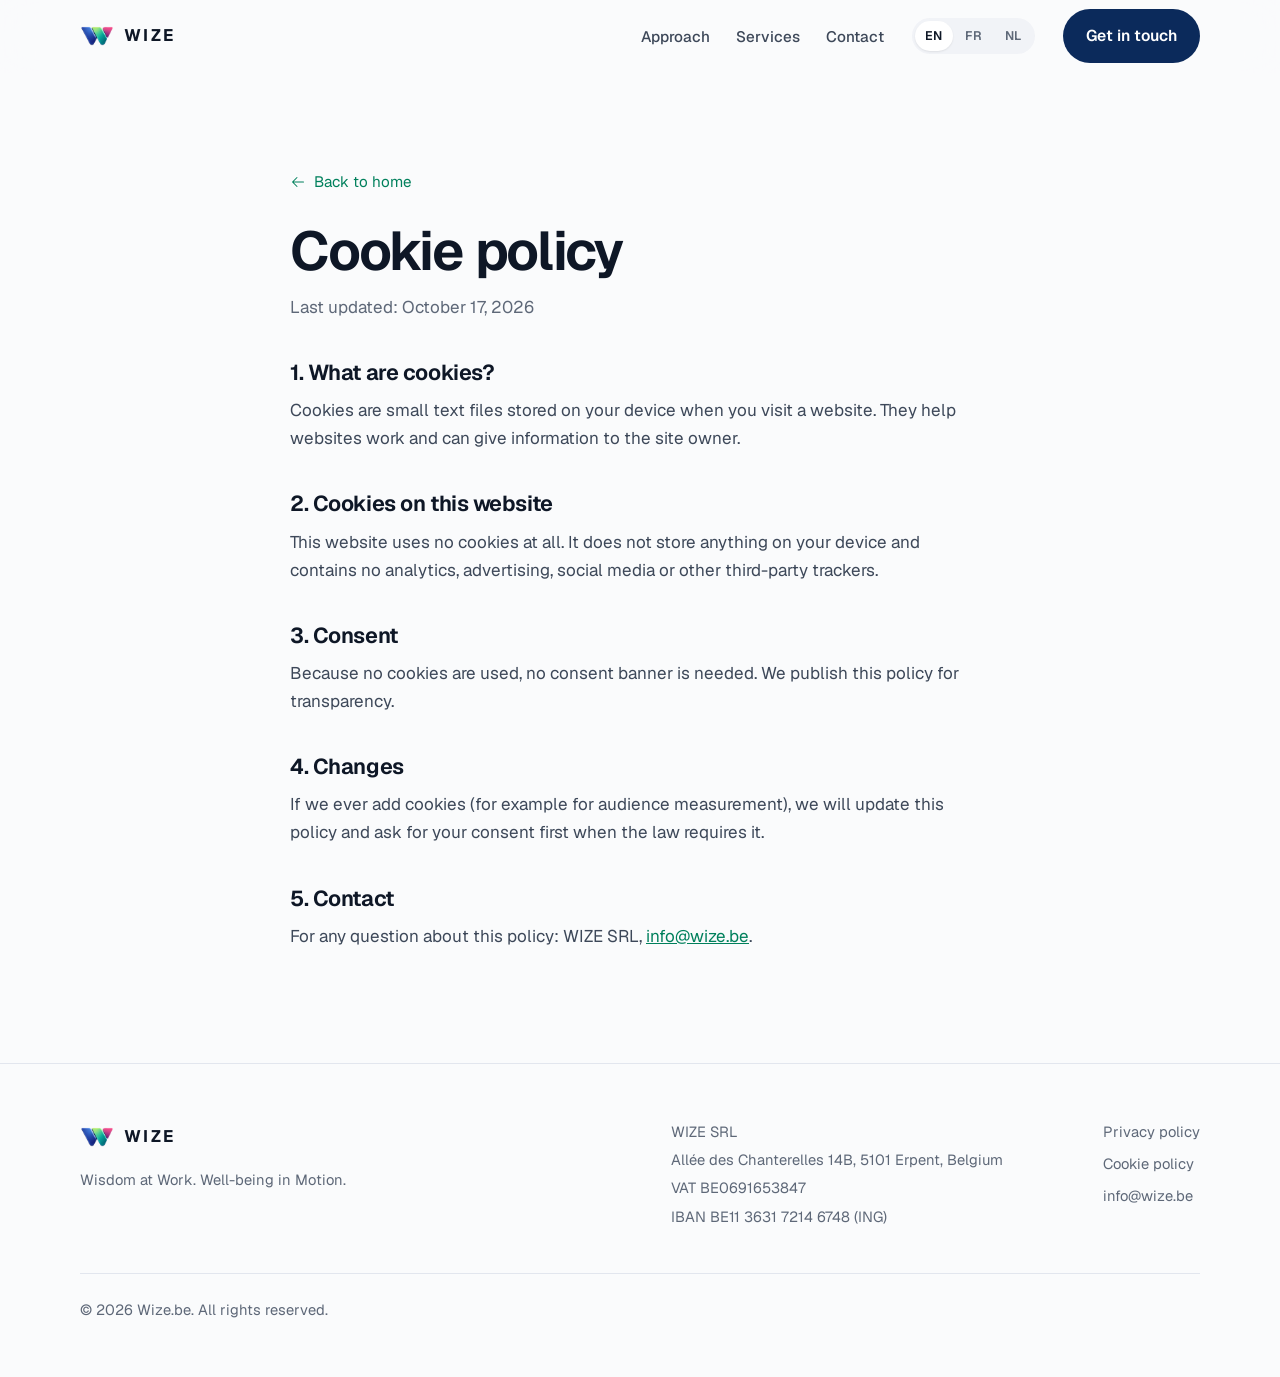
==== cookie-policy/index.html @ c15545b1 "Nouveau site wize.be statique sur Azure Static Web Apps (plan Free) Remplace le WordPress OVH : même" ====
<!doctype html>
<html lang="en">
<head>
<meta charset="utf-8">
<meta name="viewport" content="width=device-width, initial-scale=1, viewport-fit=cover">
<title>Cookie policy | Wize</title>
<meta name="description" content="Cookie policy, WIZE SRL.">
<meta name="robots" content="noindex, follow">
<link rel="canonical" href="https://www.wize.be/cookie-policy/">
<link rel="alternate" hreflang="en" href="https://www.wize.be/cookie-policy/">
<link rel="alternate" hreflang="fr-BE" href="https://www.wize.be/fr/cookies/">
<link rel="alternate" hreflang="nl-BE" href="https://www.wize.be/nl/cookies/">
<link rel="alternate" hreflang="x-default" href="https://www.wize.be/cookie-policy/">
<meta property="og:type" content="website">
<meta property="og:site_name" content="Wize">
<meta property="og:title" content="Cookie policy | Wize">
<meta property="og:description" content="Cookie policy, WIZE SRL.">
<meta property="og:url" content="https://www.wize.be/cookie-policy/">
<meta property="og:image" content="https://www.wize.be/assets/img/og-wize.png">
<meta property="og:image:width" content="1200">
<meta property="og:image:height" content="630">
<meta name="theme-color" content="#FAFBFC" media="(prefers-color-scheme: light)">
<meta name="theme-color" content="#0A0F1A" media="(prefers-color-scheme: dark)">
<link rel="icon" href="/assets/img/favicon-32.png" sizes="32x32" type="image/png">
<link rel="icon" href="/assets/img/icon-192.png" sizes="192x192" type="image/png">
<link rel="apple-touch-icon" href="/assets/img/apple-touch-icon.png">
<link rel="preload" href="/assets/fonts/geist-latin-wght-normal.woff2" as="font" type="font/woff2" crossorigin>
<link rel="stylesheet" href="/assets/css/wize.css?v=20261017">
<script src="/assets/js/wize.js?v=20261017" defer></script>
</head>
<body>
<a class="skip" href="#main">Skip to content</a>
<div class="top-sentinel" aria-hidden="true"></div>
<header class="site-header">
  <div class="wrap header-in">
    <a class="brand" href="/" aria-label="Wize"><img src="/assets/img/icon-192.png" width="34" height="34" alt=""><span>WIZE</span></a>
    <button class="nav-toggle" type="button" aria-controls="nav" aria-expanded="false">
      <span class="sr-only">Menu</span><svg class="icon i-open" aria-hidden="true" focusable="false" xmlns="http://www.w3.org/2000/svg" viewBox="0 0 256 256" fill="currentColor"><path d="M224,128a8,8,0,0,1-8,8H40a8,8,0,0,1,0-16H216A8,8,0,0,1,224,128ZM40,72H216a8,8,0,0,0,0-16H40a8,8,0,0,0,0,16ZM216,184H40a8,8,0,0,0,0,16H216a8,8,0,0,0,0-16Z"/></svg><svg class="icon i-close" aria-hidden="true" focusable="false" xmlns="http://www.w3.org/2000/svg" viewBox="0 0 256 256" fill="currentColor"><path d="M205.66,194.34a8,8,0,0,1-11.32,11.32L128,139.31,61.66,205.66a8,8,0,0,1-11.32-11.32L116.69,128,50.34,61.66A8,8,0,0,1,61.66,50.34L128,116.69l66.34-66.35a8,8,0,0,1,11.32,11.32L139.31,128Z"/></svg>
    </button>
    <nav class="nav" id="nav" aria-label="Navigation">
      <ul class="nav-links">
        <li><a href="/#approach">Approach</a></li>
        <li><a href="/#services">Services</a></li>
        <li><a href="/#contact">Contact</a></li>
      </ul>
      <div class="lang" role="group" aria-label="Language">
        <a href="/cookie-policy/" hreflang="en" lang="en" aria-current="true">EN</a>
        <a href="/fr/cookies/" hreflang="fr-BE" lang="fr-BE">FR</a>
        <a href="/nl/cookies/" hreflang="nl-BE" lang="nl-BE">NL</a>
      </div>
      <a class="btn btn-primary" href="/#contact">Get in touch</a>
    </nav>
  </div>
</header>
<main id="main" class="legal">
  <div class="wrap">
    <a class="back" href="/"><svg class="icon" aria-hidden="true" focusable="false" xmlns="http://www.w3.org/2000/svg" viewBox="0 0 256 256" fill="currentColor"><path d="M221.66,133.66l-72,72a8,8,0,0,1-11.32-11.32L196.69,136H40a8,8,0,0,1,0-16H196.69L138.34,61.66a8,8,0,0,1,11.32-11.32l72,72A8,8,0,0,1,221.66,133.66Z"/></svg>Back to home</a>
    <h1>Cookie policy</h1>
    <p class="updated">Last updated: October 17, 2026</p>
    <h2>1. What are cookies?</h2>
    <p>Cookies are small text files stored on your device when you visit a website. They help websites work and can give information to the site owner.</p>
    <h2>2. Cookies on this website</h2>
    <p>This website uses no cookies at all. It does not store anything on your device and contains no analytics, advertising, social media or other third-party trackers.</p>
    <h2>3. Consent</h2>
    <p>Because no cookies are used, no consent banner is needed. We publish this policy for transparency.</p>
    <h2>4. Changes</h2>
    <p>If we ever add cookies (for example for audience measurement), we will update this policy and ask for your consent first when the law requires it.</p>
    <h2>5. Contact</h2>
    <p>For any question about this policy: WIZE SRL, <a href="mailto:info@wize.be">info@wize.be</a>.</p>
  </div>
</main>
<footer class="site-footer">
  <div class="wrap">
    <div class="footer-grid">
      <div>
        <a class="brand" href="/" aria-label="Wize"><img src="/assets/img/icon-192.png" width="30" height="30" alt="" loading="lazy"><span>WIZE</span></a>
        <p>Wisdom at Work. Well-being in Motion.</p>
      </div>
      <div>
        <p>WIZE SRL</p>
        <p>Allée des Chanterelles 14B, 5101 Erpent, Belgium</p>
        <p>VAT BE0691653847</p>
        <p>IBAN BE11 3631 7214 6748 (ING)</p>
      </div>
      <nav aria-label="Legal">
        <ul class="footer-links">
          <li><a href="/privacy-policy/">Privacy policy</a></li>
          <li><a href="/cookie-policy/">Cookie policy</a></li>
          <li><a href="mailto:info@wize.be">info@wize.be</a></li>
        </ul>
      </nav>
    </div>
    <p class="footer-bottom">&copy; 2026 Wize.be. All rights reserved.</p>
  </div>
</footer>
</body>
</html>
---- assets/css/wize.css ----
/* =========================================================
   WIZE · wize.be
   Feuille de style unique partagée par les pages EN, FR et NL.
   Police Geist auto-hébergée (aucun appel externe : conforme RGPD).
   Thème clair / sombre automatique selon le système.
   ========================================================= */

@font-face{font-family:"Geist";font-style:normal;font-weight:100 900;font-display:swap;
  src:url(../fonts/geist-latin-wght-normal.woff2) format("woff2");
  unicode-range:U+0000-00FF,U+0131,U+0152-0153,U+02BB-02BC,U+02C6,U+02DA,U+02DC,U+0304,U+0308,U+0329,U+2000-206F,U+20AC,U+2122,U+2191,U+2193,U+2212,U+2215,U+FEFF,U+FFFD}
@font-face{font-family:"Geist";font-style:normal;font-weight:100 900;font-display:swap;
  src:url(../fonts/geist-latin-ext-wght-normal.woff2) format("woff2");
  unicode-range:U+0100-02BA,U+02BD-02C5,U+02C7-02CC,U+02CE-02D7,U+02DD-02FF,U+1E00-1E9F,U+1EF2-1EFF,U+2020,U+20A0-20AB,U+20AD-20C0,U+2113,U+2C60-2C7F,U+A720-A7FF}

:root{
  /* Couleurs de la marque WIZE (logo 2026) */
  --blue:#0B2A5B; --blue-2:#163D7A;
  --emerald:#00A878; --emerald-ink:#00805C;
  --magenta:#D6006D; --magenta-2:#E84A9A;

  --bg:#FAFBFC; --surface:#FFFFFF; --surface-2:#F1F3F7;
  --ink:#0E1726; --ink-2:#3D4859; --ink-3:#5E6878;
  --line:#E2E6EE;
  --accent:var(--emerald-ink);
  --tint-blue:#EAF0FA; --tint-emerald:#E6F6F0; --tint-magenta:#FCEBF3;
  --shadow:0 30px 60px -30px rgba(11,42,91,.25);

  --sans:"Geist",-apple-system,BlinkMacSystemFont,"Segoe UI",Roboto,Helvetica,Arial,sans-serif;
  --wrap:1200px; --gutter:clamp(16px,4vw,40px);
  --r-sm:10px; --r-md:18px; --r-lg:28px;
  --ease:cubic-bezier(.16,1,.3,1);
  color-scheme:light dark;
}
@media (prefers-color-scheme:dark){
  :root{
    --bg:#0A0F1A; --surface:#111827; --surface-2:#172033;
    --ink:#EEF2F8; --ink-2:#B8C2D2; --ink-3:#8D98AB;
    --line:#243049;
    --accent:#2DC99B;
    --tint-blue:#132443; --tint-emerald:#0E2A24; --tint-magenta:#2C1424;
    --shadow:0 30px 60px -30px rgba(0,0,0,.6);
  }
}

*,*::before,*::after{box-sizing:border-box}
html{-webkit-text-size-adjust:100%;scroll-padding-top:88px}
@media (prefers-reduced-motion:no-preference){html{scroll-behavior:smooth}}
body{margin:0;font-family:var(--sans);font-size:17px;line-height:1.65;color:var(--ink);background:var(--bg);
  -webkit-font-smoothing:antialiased;text-rendering:optimizeLegibility;overflow-x:hidden}
img,svg{display:block;max-width:100%}
a{color:inherit}
p{margin:0 0 1em}
h1,h2,h3{margin:0;line-height:1.08;letter-spacing:-.03em;font-weight:650;text-wrap:balance}
:focus-visible{outline:3px solid var(--accent);outline-offset:3px;border-radius:6px}
.wrap{max-width:var(--wrap);margin:0 auto;padding:0 var(--gutter)}
.sr-only{position:absolute!important;width:1px;height:1px;overflow:hidden;clip:rect(0 0 0 0);white-space:nowrap}
.skip{position:absolute;left:12px;top:-60px;z-index:100;background:var(--ink);color:var(--bg);padding:10px 16px;border-radius:var(--r-sm);text-decoration:none;font-weight:600}
.skip:focus{top:12px}
.icon{width:1.25em;height:1.25em;flex:none}

/* ---------- Boutons ---------- */
.btn{display:inline-flex;align-items:center;gap:.55em;white-space:nowrap;font:inherit;font-weight:600;font-size:.98rem;
  padding:.85em 1.4em;border-radius:999px;text-decoration:none;border:1px solid transparent;cursor:pointer;
  transition:transform .25s var(--ease),background-color .25s var(--ease),border-color .25s var(--ease),color .25s var(--ease)}
.btn:active{transform:translateY(1px) scale(.98)}
.btn .icon{transition:transform .3s var(--ease)}
.btn:hover .icon{transform:translateX(3px)}
.btn-primary{background:var(--blue);color:#fff}
.btn-primary:hover{background:var(--blue-2)}
.btn-ghost{background:transparent;color:var(--ink);border-color:var(--line)}
.btn-ghost:hover{border-color:var(--ink-3)}
@media (prefers-color-scheme:dark){
  .btn-primary{background:var(--accent);color:#04140F}
  .btn-primary:hover{background:#5BDDB5}
}

/* ---------- En-tête ---------- */
.site-header{position:sticky;top:0;z-index:50;background:color-mix(in srgb,var(--bg) 82%,transparent);
  backdrop-filter:saturate(160%) blur(16px);-webkit-backdrop-filter:saturate(160%) blur(16px);
  border-bottom:1px solid transparent;transition:border-color .3s var(--ease)}
.site-header.is-scrolled{border-bottom-color:var(--line)}
.header-in{display:flex;align-items:center;gap:28px;height:72px}
.brand{display:flex;align-items:center;gap:10px;text-decoration:none;font-weight:700;letter-spacing:.14em;font-size:1.05rem}
.brand img{width:34px;height:34px}
.nav{display:flex;align-items:center;gap:28px;margin-left:auto}
.nav-links{display:flex;gap:26px;list-style:none;margin:0;padding:0}
.nav-links a{text-decoration:none;color:var(--ink-2);font-size:.95rem;font-weight:500;transition:color .2s}
.nav-links a:hover{color:var(--ink)}
.lang{display:flex;gap:2px;padding:3px;border-radius:999px;background:var(--surface-2)}
.lang a{font-size:.78rem;font-weight:600;letter-spacing:.06em;text-decoration:none;color:var(--ink-3);padding:5px 10px;border-radius:999px}
.lang a[aria-current]{background:var(--surface);color:var(--ink);box-shadow:0 1px 2px rgba(0,0,0,.08)}
.lang a:hover:not([aria-current]){color:var(--ink)}
.nav-toggle{display:none;margin-left:auto;background:none;border:1px solid var(--line);color:var(--ink);border-radius:999px;width:44px;height:44px;align-items:center;justify-content:center;cursor:pointer}
.nav-toggle .i-close{display:none}
.nav-toggle[aria-expanded="true"] .i-open{display:none}
.nav-toggle[aria-expanded="true"] .i-close{display:block}

@media (max-width:860px){
  .nav-toggle{display:inline-flex}
  .nav{position:fixed;inset:72px 0 auto 0;flex-direction:column;align-items:stretch;gap:20px;margin:0;
    padding:24px var(--gutter) 32px;background:var(--bg);border-bottom:1px solid var(--line);
    transform:translateY(-8px);opacity:0;visibility:hidden;transition:opacity .25s var(--ease),transform .25s var(--ease),visibility .25s}
  .nav.is-open{transform:none;opacity:1;visibility:visible}
  .nav-links{flex-direction:column;gap:4px}
  .nav-links a{display:block;padding:10px 0;font-size:1.15rem;color:var(--ink)}
  .lang{align-self:flex-start}
  .nav .btn{justify-content:center}
}

/* ---------- Hero ---------- */
.hero{position:relative;overflow:hidden;padding:clamp(48px,8vw,96px) 0 clamp(56px,8vw,104px)}
.hero::before{content:"";position:absolute;inset:-20% -10% auto auto;width:min(760px,90vw);aspect-ratio:1;border-radius:50%;
  background:radial-gradient(circle at 40% 40%,color-mix(in srgb,var(--emerald) 18%,transparent),transparent 62%);pointer-events:none}
.hero::after{content:"";position:absolute;inset:auto auto -30% -15%;width:min(640px,80vw);aspect-ratio:1;border-radius:50%;
  background:radial-gradient(circle,color-mix(in srgb,var(--magenta) 10%,transparent),transparent 62%);pointer-events:none}
.hero-grid{position:relative;z-index:1;display:grid;grid-template-columns:1.35fr .65fr;align-items:center;gap:clamp(32px,5vw,72px);min-height:min(620px,calc(100dvh - 160px))}
.hero h1{font-size:clamp(2.5rem,5.6vw,4rem);font-weight:700;letter-spacing:-.045em;line-height:1.02}
.hero h1 span{display:block;color:var(--accent)}
.hero-sub{font-size:clamp(1.08rem,1.6vw,1.25rem);color:var(--ink-2);max-width:34ch;margin:28px 0 36px}
.hero-ctas{display:flex;flex-wrap:wrap;gap:12px}
.hero-ctas.center{justify-content:center}
.d1{--d:1}.d2{--d:2}
.hero-visual{position:relative;display:grid;place-items:center}
.hero-visual img{width:100%;max-width:420px;height:auto;filter:drop-shadow(0 40px 50px rgba(11,42,91,.22))}
@media (prefers-reduced-motion:no-preference){
  .hero-visual img{animation:drift 9s ease-in-out infinite}
  @keyframes drift{0%,100%{transform:translateY(0) rotate(0)}50%{transform:translateY(-12px) rotate(-1.2deg)}}
}
@media (max-width:860px){
  .hero-grid{grid-template-columns:1fr;min-height:0}
  .hero-visual{order:-1}
  .hero-visual img{max-width:240px}
}

/* ---------- Sections ---------- */
.section{padding:clamp(72px,10vw,128px) 0}
.section-title{font-size:clamp(2rem,4.4vw,3.3rem);max-width:18ch}
.lead{font-size:clamp(1.05rem,1.4vw,1.18rem);color:var(--ink-2);max-width:60ch}
.eyebrow{display:inline-block;font-size:.8rem;font-weight:600;letter-spacing:.14em;text-transform:uppercase;color:var(--accent);margin-bottom:18px}

/* Approche : grand énoncé + trois piliers */
.approach{border-top:1px solid var(--line)}
.approach-grid{display:grid;grid-template-columns:1fr 1fr;gap:clamp(40px,6vw,96px);align-items:start}
.approach .lead{margin-top:28px}
.pillars{list-style:none;margin:0;padding:0;display:grid;gap:14px}
.pillar{display:flex;gap:18px;align-items:center;padding:22px 24px;border-radius:var(--r-md);background:var(--surface);border:1px solid var(--line)}
.pillar-ico{display:grid;place-items:center;width:52px;height:52px;border-radius:14px;flex:none}
.pillar-ico .icon{width:26px;height:26px}
.pillar strong{display:block;font-size:1.05rem;font-weight:600}
.pillar span{color:var(--ink-3);font-size:.95rem}
.c-blue .pillar-ico{background:var(--tint-blue);color:var(--blue-2)}
.c-emerald .pillar-ico{background:var(--tint-emerald);color:var(--emerald-ink)}
.c-magenta .pillar-ico{background:var(--tint-magenta);color:var(--magenta)}
@media (prefers-color-scheme:dark){
  .c-blue .pillar-ico{color:#7FA6E8} .c-emerald .pillar-ico{color:#2DC99B} .c-magenta .pillar-ico{color:#F07AB3}
}
@media (max-width:860px){.approach-grid{grid-template-columns:1fr}}

/* Services : grille bento asymétrique */
.services{background:var(--surface-2)}
.services-head{margin-bottom:clamp(36px,5vw,56px)}
.services-head .lead{margin-top:18px}
.bento{display:grid;grid-template-columns:1.2fr 1fr;grid-template-rows:auto auto;gap:18px}
.card{position:relative;overflow:hidden;border-radius:var(--r-lg);padding:clamp(28px,3.4vw,44px);display:flex;flex-direction:column;
  border:1px solid var(--line);background:var(--surface);transition:transform .4s var(--ease),box-shadow .4s var(--ease)}
.card:hover{transform:translateY(-4px);box-shadow:var(--shadow)}
.card-lg{grid-row:span 2;background:linear-gradient(160deg,var(--blue) 0%,#0F3A74 55%,#11507F 100%);color:#fff;border-color:transparent}
.card.card-lg p,.card.card-lg .offers li{color:rgba(255,255,255,.86)}
.card-lg::after{content:"";position:absolute;right:-120px;bottom:-120px;width:340px;height:340px;border-radius:50%;
  background:radial-gradient(circle,rgba(45,201,155,.45),transparent 65%);pointer-events:none}
.card-emerald{background:linear-gradient(180deg,var(--tint-emerald),var(--surface) 75%)}
.card-magenta{background:linear-gradient(180deg,var(--tint-magenta),var(--surface) 75%)}
.card-ico{display:grid;place-items:center;width:56px;height:56px;border-radius:16px;margin-bottom:28px}
.card-ico .icon{width:28px;height:28px}
.card-lg .card-ico{background:rgba(255,255,255,.12);color:#fff}
.card-emerald .card-ico{background:var(--surface);color:var(--emerald-ink);border:1px solid var(--line)}
.card-magenta .card-ico{background:var(--surface);color:var(--magenta);border:1px solid var(--line)}
@media (prefers-color-scheme:dark){.card-emerald .card-ico{color:#2DC99B}.card-magenta .card-ico{color:#F07AB3}}
.card h3{font-size:clamp(1.4rem,2.2vw,1.85rem);margin-bottom:14px}
.card-lg h3{font-size:clamp(1.7rem,3vw,2.5rem);max-width:14ch}
.card p{color:var(--ink-2);max-width:48ch}
.offers{list-style:none;margin:auto 0 0;padding:20px 0 0;display:grid;gap:10px}
.offers li{display:flex;gap:10px;align-items:flex-start;font-size:.97rem;color:var(--ink-2)}
.offers .icon{width:18px;height:18px;margin-top:4px;color:var(--accent)}
.card-lg .offers .icon{color:#5BDDB5}
.card-lg .offers{padding-top:36px}
@media (max-width:860px){.bento{grid-template-columns:1fr}.card-lg{grid-row:auto}}

/* Bandeau d'appel */
.cta-band{padding:clamp(64px,9vw,112px) 0}
.cta-box{position:relative;overflow:hidden;border-radius:var(--r-lg);padding:clamp(40px,6vw,80px);
  display:grid;grid-template-columns:1fr auto;gap:32px;align-items:end;
  background:linear-gradient(120deg,var(--blue) 0%,#0B4D6B 50%,#007E62 100%);color:#fff}
.cta-box::before{content:"";position:absolute;inset:auto -80px -160px auto;width:420px;height:420px;border-radius:50%;
  background:radial-gradient(circle,rgba(232,74,154,.45),transparent 65%);pointer-events:none}
.cta-box h2{font-size:clamp(2rem,4.6vw,3.4rem);max-width:16ch}
.cta-box p{color:rgba(255,255,255,.85);max-width:48ch;margin:18px 0 0;font-size:1.08rem}
.cta-box .btn{position:relative;background:#fff;color:var(--blue)}
.cta-box .btn:hover{background:#E9F7F2}
@media (max-width:760px){.cta-box{grid-template-columns:1fr;align-items:start}}

/* Contact */
.contact-grid{display:grid;grid-template-columns:.9fr 1.1fr;gap:clamp(40px,6vw,96px);align-items:start}
.contact .lead{margin-top:24px}
.contact-list{list-style:none;margin:0;padding:0;border-top:1px solid var(--line)}
.contact-list li{border-bottom:1px solid var(--line)}
.contact-list a,.contact-list div{display:grid;grid-template-columns:auto 1fr auto;gap:18px;align-items:center;padding:24px 4px;text-decoration:none}
.contact-list .k{display:block;font-size:.82rem;color:var(--ink-3);letter-spacing:.04em;margin-bottom:2px}
.contact-list .v{display:block;font-size:clamp(1.1rem,2vw,1.4rem);font-weight:550;letter-spacing:-.01em;overflow-wrap:anywhere}
.contact-list .ico{display:grid;place-items:center;width:48px;height:48px;border-radius:50%;background:var(--tint-emerald);color:var(--accent)}
.contact-list .go{color:var(--ink-3);transition:transform .3s var(--ease),color .3s}
.contact-list a:hover .go{transform:translate(3px,-3px);color:var(--accent)}
.contact-list a:hover .v{color:var(--accent)}
@media (max-width:860px){.contact-grid{grid-template-columns:1fr}}

/* Pied de page */
.site-footer{border-top:1px solid var(--line);padding:56px 0 40px;font-size:.92rem;color:var(--ink-3)}
.footer-grid{display:grid;grid-template-columns:1.4fr 1fr auto;gap:32px;align-items:start}
.footer-grid .brand{color:var(--ink);margin-bottom:14px}
.footer-grid p{margin:0 0 4px}
.footer-links{list-style:none;margin:0;padding:0;display:grid;gap:8px}
.footer-links a{text-decoration:none}
.footer-links a:hover{color:var(--ink);text-decoration:underline}
.footer-bottom{margin-top:40px;padding-top:24px;border-top:1px solid var(--line)}
@media (max-width:760px){.footer-grid{grid-template-columns:1fr}}

/* Pages légales */
.legal{padding:clamp(48px,8vw,96px) 0}
.legal .wrap{max-width:780px}
.legal h1{font-size:clamp(2.2rem,5vw,3.4rem);margin-bottom:12px}
.legal .updated{color:var(--ink-3);margin-bottom:40px}
.legal h2{font-size:1.35rem;letter-spacing:-.02em;margin:40px 0 12px}
.legal p,.legal li{color:var(--ink-2)}
.legal ul{padding-left:1.2em}
.legal a{color:var(--accent)}
.back{display:inline-flex;align-items:center;gap:8px;text-decoration:none;color:var(--ink-3);margin-bottom:28px;font-size:.95rem}
.back:hover{color:var(--ink)}
.back .icon{transform:rotate(180deg);width:16px;height:16px}

/* Page 404 */
.notfound{min-height:60vh;display:grid;place-items:center;text-align:center;padding:80px 0}
.notfound h1{font-size:clamp(2.4rem,6vw,4rem);margin-bottom:16px}
.notfound p{color:var(--ink-2);margin-bottom:28px}

/* ---------- Apparition au défilement ---------- */
@media (prefers-reduced-motion:no-preference){
  .js .reveal{opacity:0;transform:translateY(24px);transition:opacity .9s var(--ease),transform .9s var(--ease);transition-delay:calc(var(--d,0) * 90ms)}
  .js .reveal.is-in{opacity:1;transform:none}
}
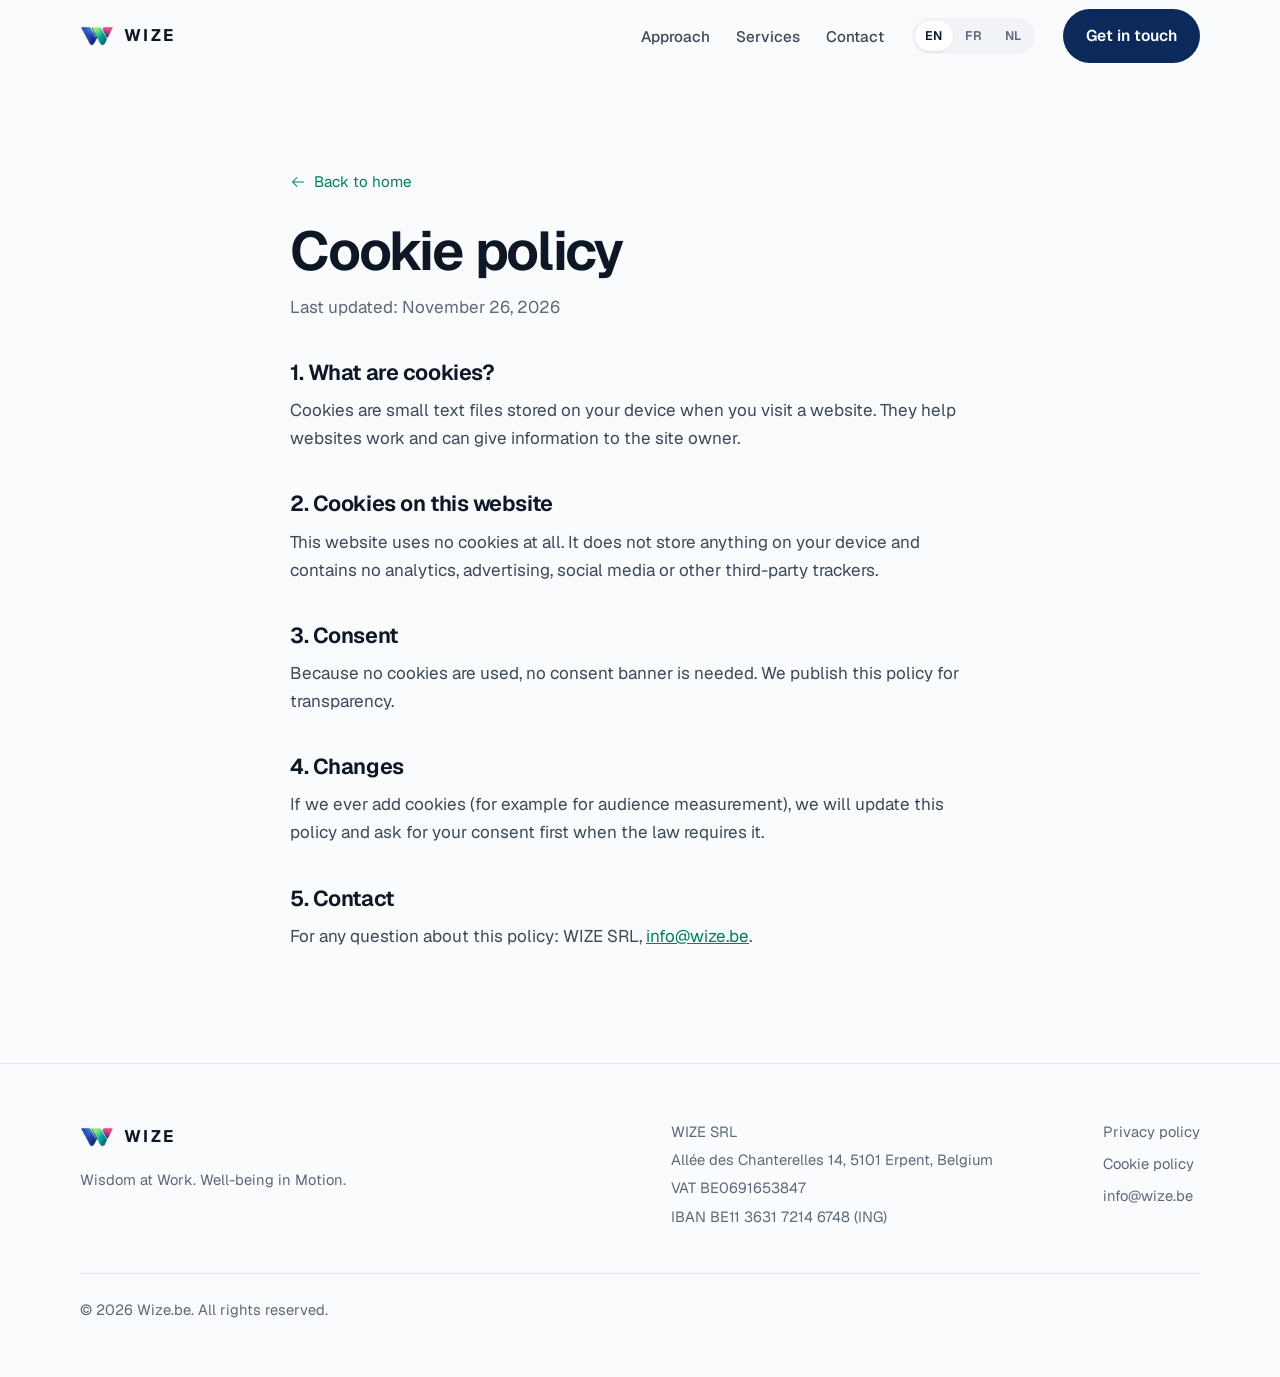
==== commit f79a3438: "Adresse au 14 et politique de vie privée étendue au portail my.wize.cloud Demandes, photos, devis, c" ====
--- a/cookie-policy/index.html
+++ b/cookie-policy/index.html
@@ -56,7 +56,7 @@
   <div class="wrap">
     <a class="back" href="/"><svg class="icon" aria-hidden="true" focusable="false" xmlns="http://www.w3.org/2000/svg" viewBox="0 0 256 256" fill="currentColor"><path d="M221.66,133.66l-72,72a8,8,0,0,1-11.32-11.32L196.69,136H40a8,8,0,0,1,0-16H196.69L138.34,61.66a8,8,0,0,1,11.32-11.32l72,72A8,8,0,0,1,221.66,133.66Z"/></svg>Back to home</a>
     <h1>Cookie policy</h1>
-    <p class="updated">Last updated: October 17, 2026</p>
+    <p class="updated">Last updated: November 26, 2026</p>
     <h2>1. What are cookies?</h2>
     <p>Cookies are small text files stored on your device when you visit a website. They help websites work and can give information to the site owner.</p>
     <h2>2. Cookies on this website</h2>
@@ -78,7 +78,7 @@
       </div>
       <div>
         <p>WIZE SRL</p>
-        <p>Allée des Chanterelles 14B, 5101 Erpent, Belgium</p>
+        <p>Allée des Chanterelles 14, 5101 Erpent, Belgium</p>
         <p>VAT BE0691653847</p>
         <p>IBAN BE11 3631 7214 6748 (ING)</p>
       </div>
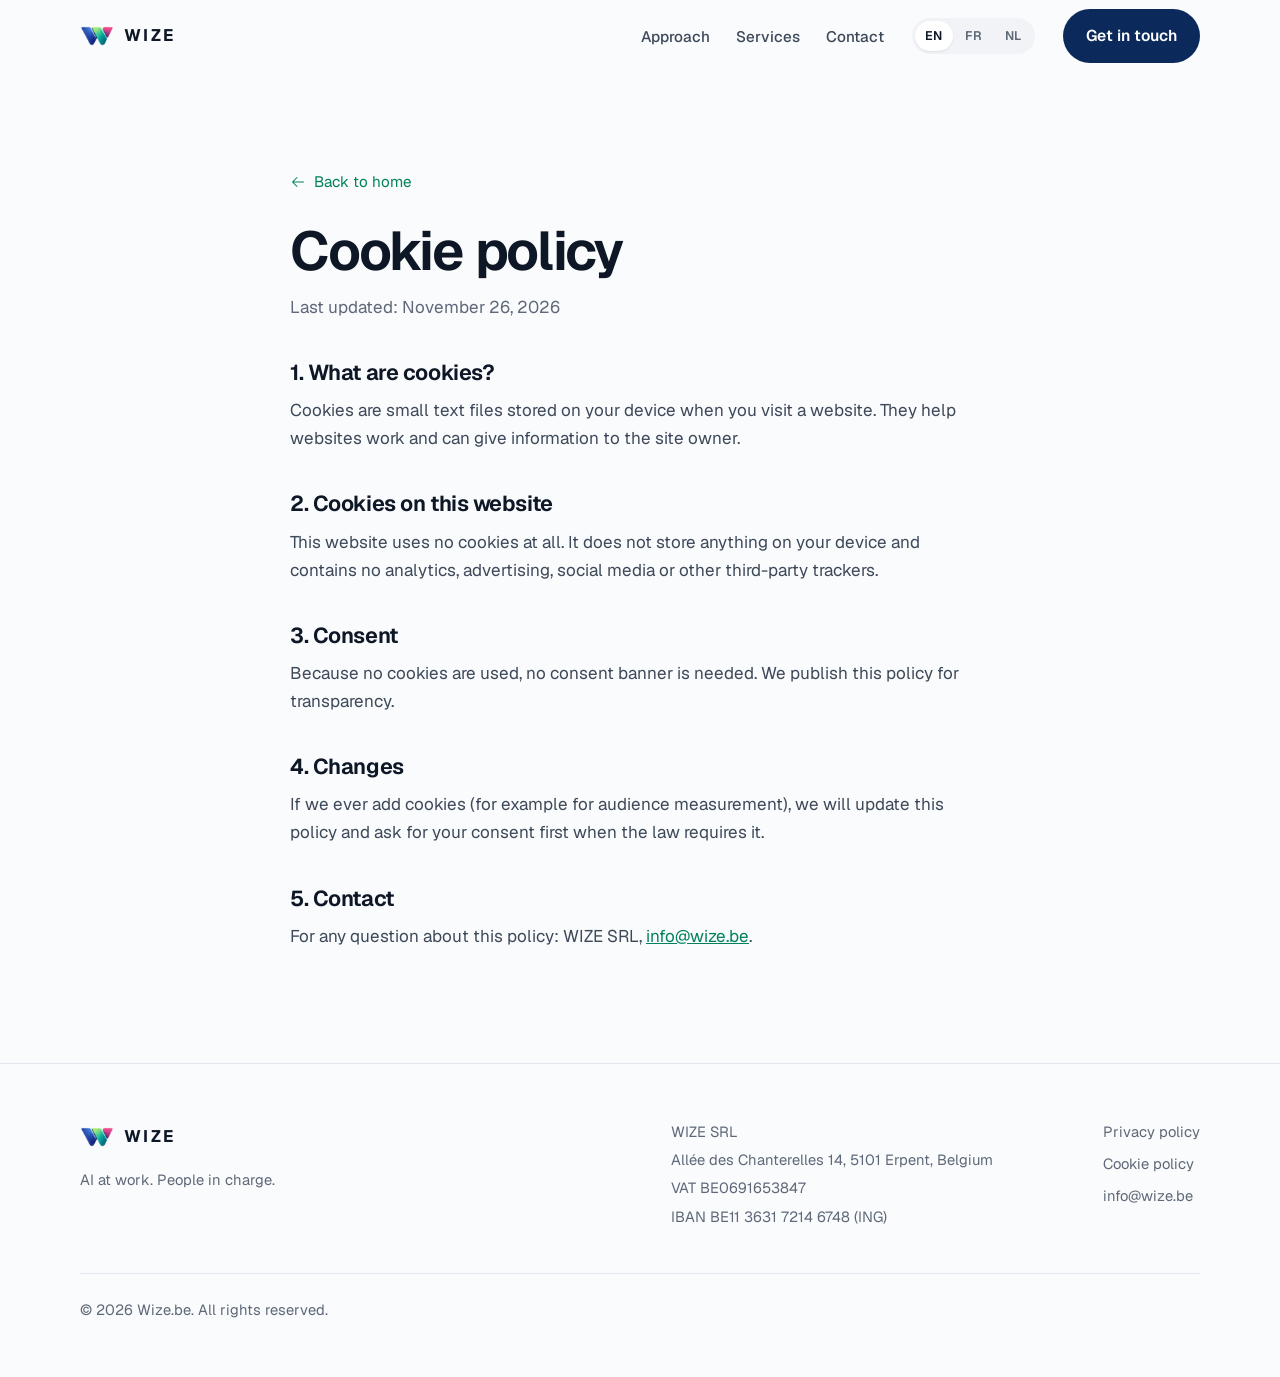
==== commit 3a7b16d2: "Nouveaux textes : l'IA en fil rouge, l'humain aux commandes Management et informatique comme métier," ====
--- a/cookie-policy/index.html
+++ b/cookie-policy/index.html
@@ -74,7 +74,7 @@
     <div class="footer-grid">
       <div>
         <a class="brand" href="/" aria-label="Wize"><img src="/assets/img/icon-192.png" width="30" height="30" alt="" loading="lazy"><span>WIZE</span></a>
-        <p>Wisdom at Work. Well-being in Motion.</p>
+        <p>AI at work. People in charge.</p>
       </div>
       <div>
         <p>WIZE SRL</p>
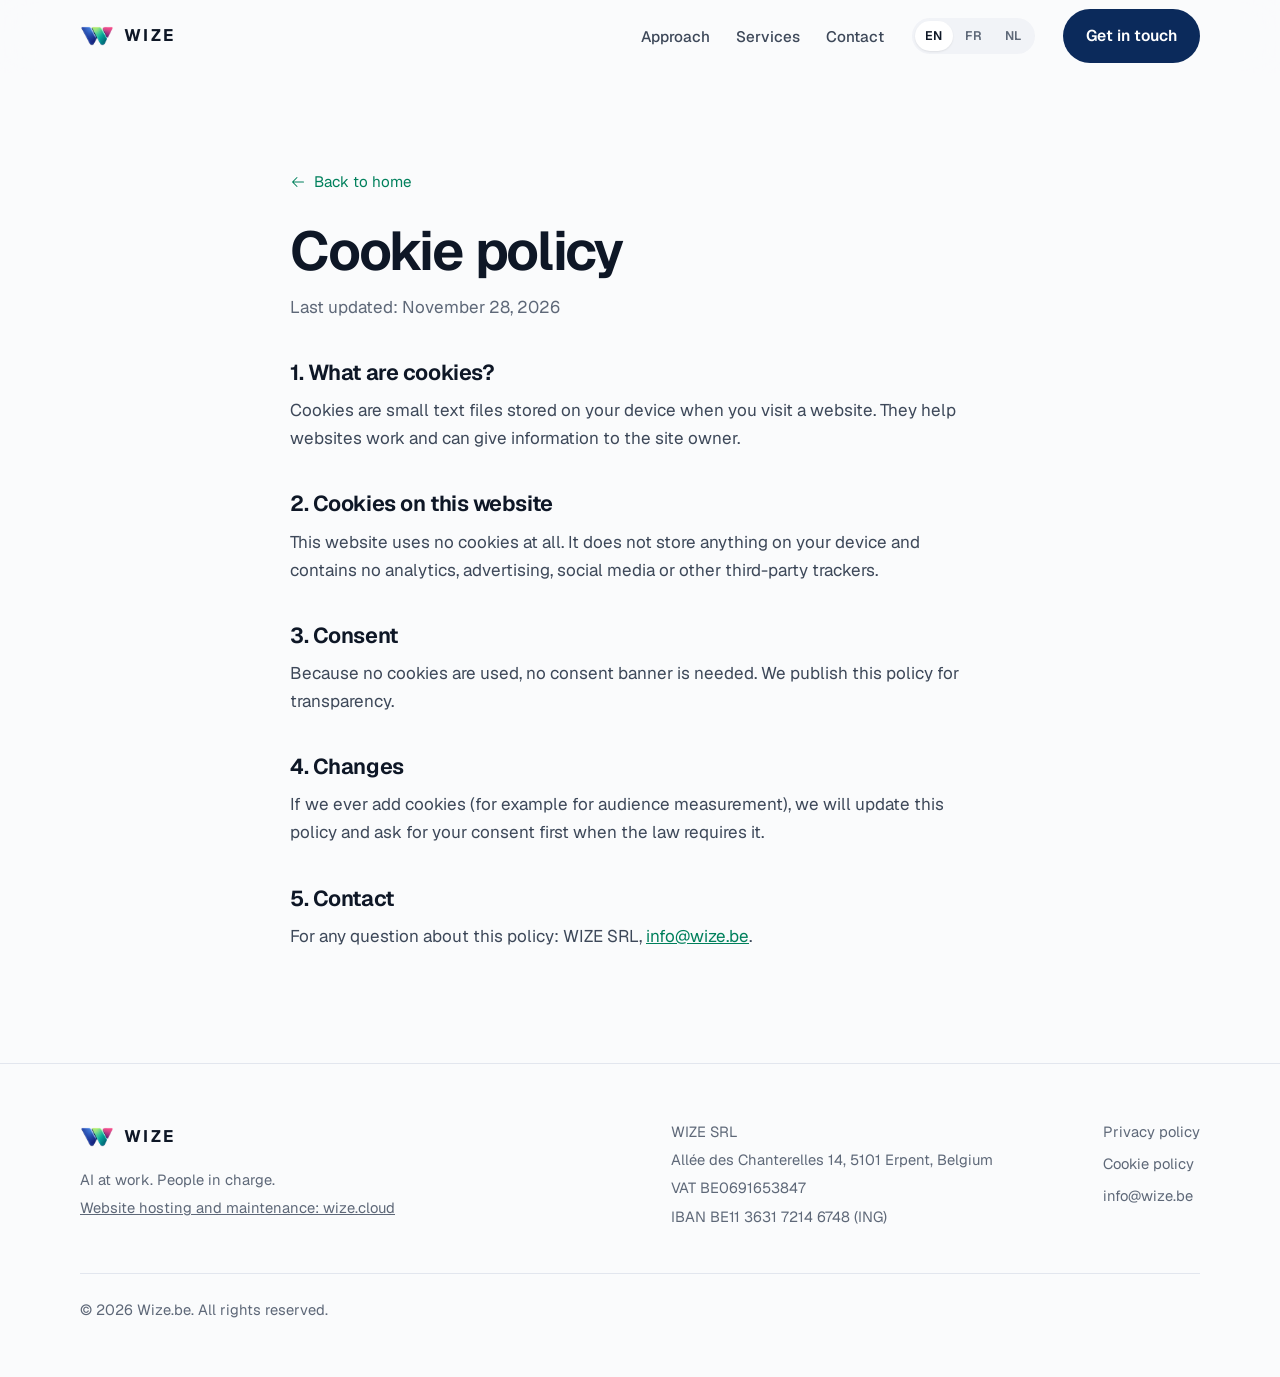
==== commit 6ba544c3: "Lien vers wize.cloud en pied de page, wize.cloud décrit comme service d'hébergement La politique de " ====
--- a/cookie-policy/index.html
+++ b/cookie-policy/index.html
@@ -56,7 +56,7 @@
   <div class="wrap">
     <a class="back" href="/"><svg class="icon" aria-hidden="true" focusable="false" xmlns="http://www.w3.org/2000/svg" viewBox="0 0 256 256" fill="currentColor"><path d="M221.66,133.66l-72,72a8,8,0,0,1-11.32-11.32L196.69,136H40a8,8,0,0,1,0-16H196.69L138.34,61.66a8,8,0,0,1,11.32-11.32l72,72A8,8,0,0,1,221.66,133.66Z"/></svg>Back to home</a>
     <h1>Cookie policy</h1>
-    <p class="updated">Last updated: November 26, 2026</p>
+    <p class="updated">Last updated: November 28, 2026</p>
     <h2>1. What are cookies?</h2>
     <p>Cookies are small text files stored on your device when you visit a website. They help websites work and can give information to the site owner.</p>
     <h2>2. Cookies on this website</h2>
@@ -75,6 +75,7 @@
       <div>
         <a class="brand" href="/" aria-label="Wize"><img src="/assets/img/icon-192.png" width="30" height="30" alt="" loading="lazy"><span>WIZE</span></a>
         <p>AI at work. People in charge.</p>
+        <p><a href="https://wize.cloud/en/">Website hosting and maintenance: wize.cloud</a></p>
       </div>
       <div>
         <p>WIZE SRL</p>
